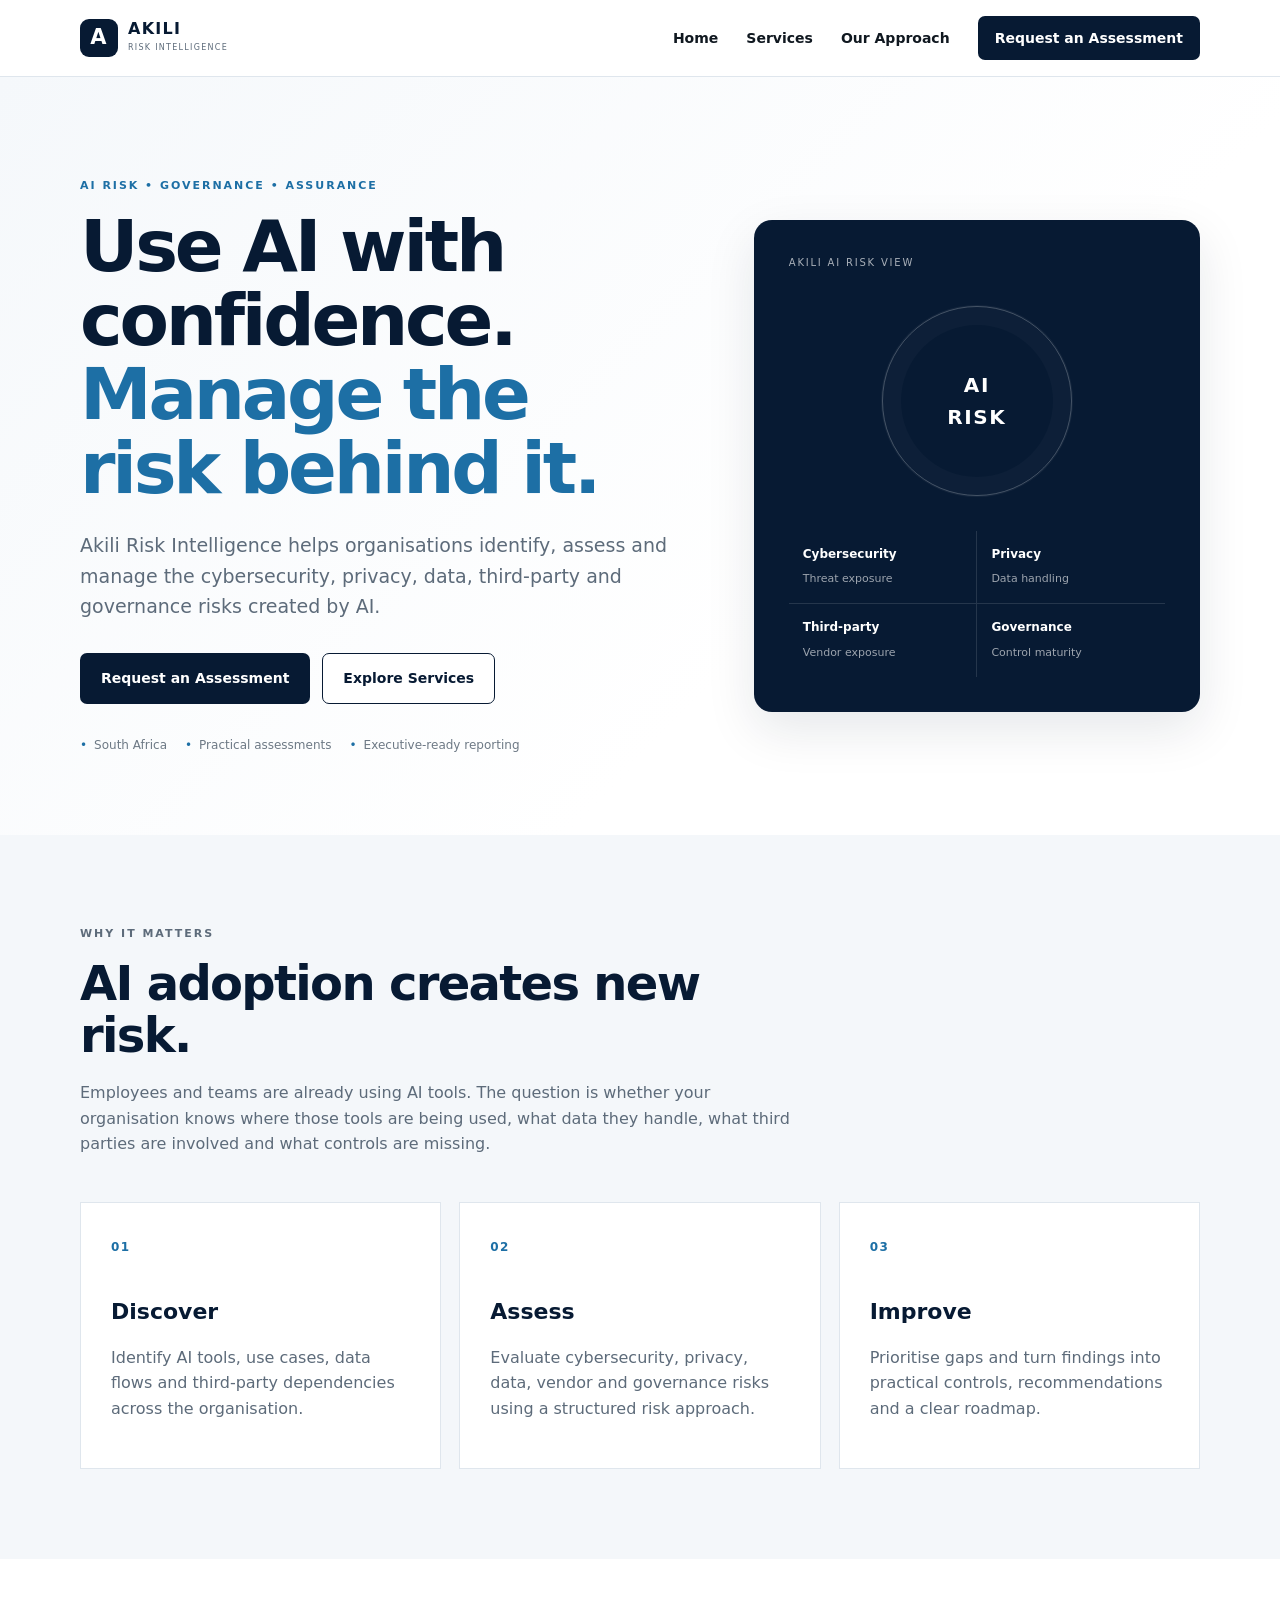
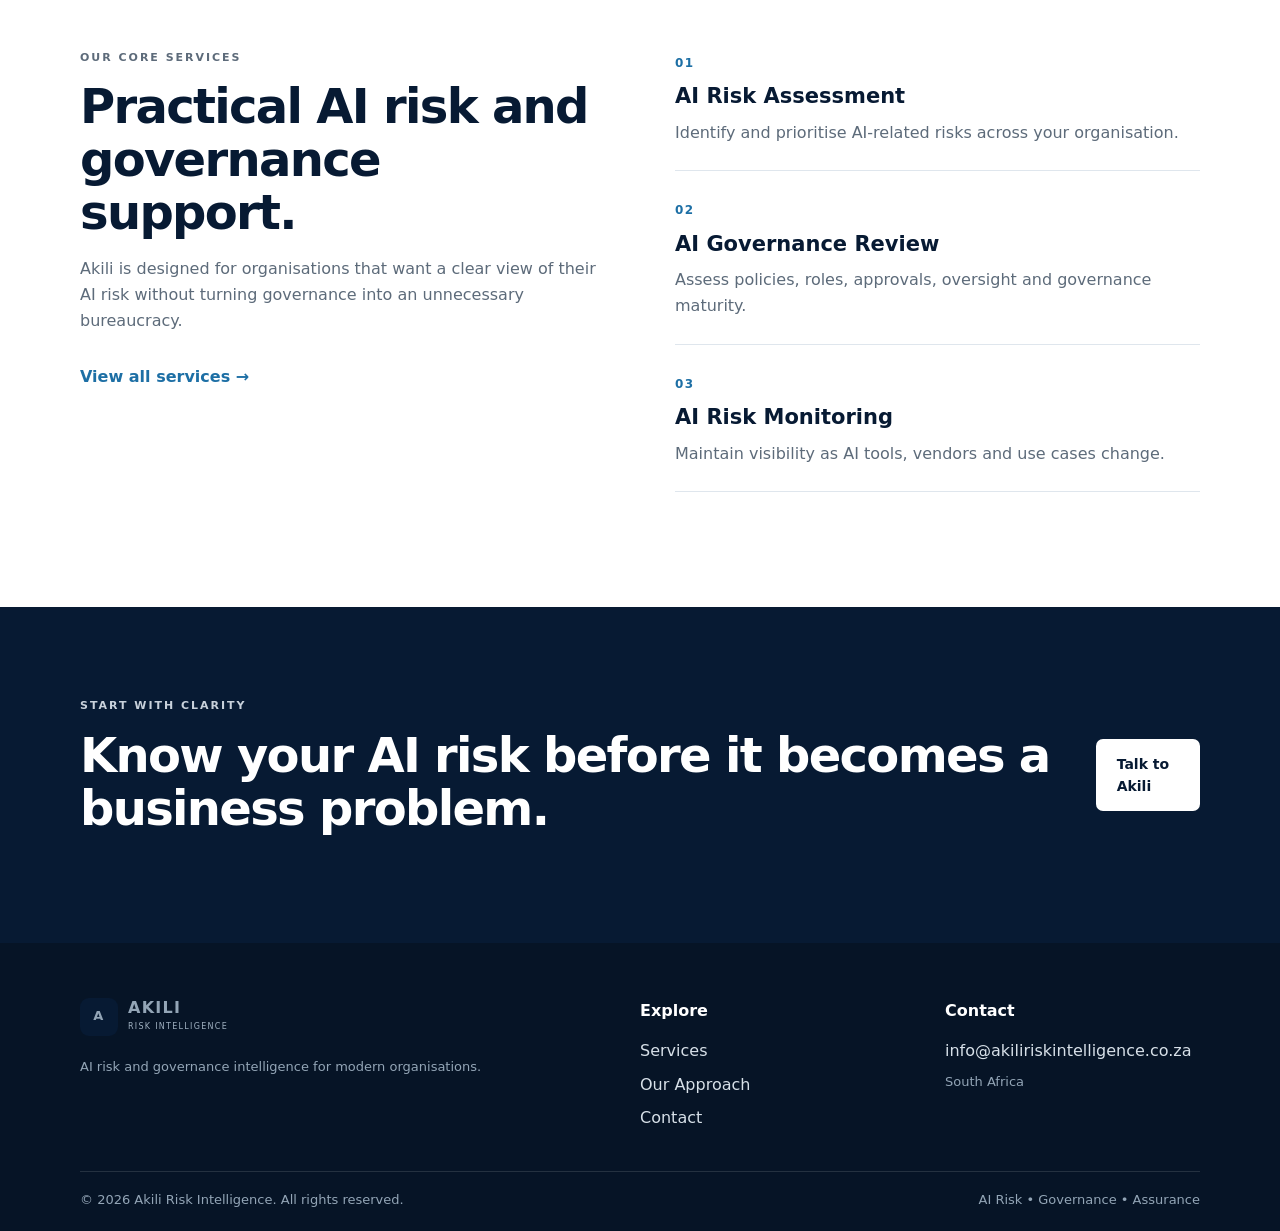
==== index.html @ 8ec010d8 "Add files via upload" ====
<!DOCTYPE html>
<html lang="en-ZA">
<head>
<meta charset="UTF-8"><meta name="viewport" content="width=device-width, initial-scale=1.0">
<title>Akili Risk Intelligence | AI Risk & Governance</title>
<meta name="description" content="Akili Risk Intelligence helps organisations identify, assess and manage AI, cybersecurity, privacy and third-party AI risks.">
<link rel="canonical" href="https://akiliriskintelligence.co.za/"><link rel="icon" href="assets/favicon.svg" type="image/svg+xml"><link rel="stylesheet" href="css/style.css">
</head>
<body>
<header class="site-header"><div class="container nav-wrap">
<a class="brand" href="index.html"><span class="brand-mark">A</span><span><strong>AKILI</strong><small>RISK INTELLIGENCE</small></span></a>
<button class="menu-toggle" aria-label="Open menu" aria-expanded="false">☰</button>
<nav class="nav" id="site-nav"><a href="index.html">Home</a><a href="services.html">Services</a><a href="about.html">Our Approach</a><a href="contact.html" class="nav-cta">Request an Assessment</a></nav>
</div></header>
<main>
<section class="hero"><div class="container hero-grid"><div>
<p class="eyebrow">AI RISK • GOVERNANCE • ASSURANCE</p>
<h1>Use AI with confidence.<br><span>Manage the risk behind it.</span></h1>
<p class="hero-copy">Akili Risk Intelligence helps organisations identify, assess and manage the cybersecurity, privacy, data, third-party and governance risks created by AI.</p>
<div class="hero-actions"><a class="btn btn-primary" href="contact.html">Request an Assessment</a><a class="btn btn-secondary" href="services.html">Explore Services</a></div>
<div class="trust-row"><span>South Africa</span><span>Practical assessments</span><span>Executive-ready reporting</span></div>
</div>
<div class="hero-card"><div class="card-label">AKILI AI RISK VIEW</div><div class="risk-ring"><span>AI<br>RISK</span></div><div class="mini-grid">
<div><b>Cybersecurity</b><span>Threat exposure</span></div><div><b>Privacy</b><span>Data handling</span></div><div><b>Third-party</b><span>Vendor exposure</span></div><div><b>Governance</b><span>Control maturity</span></div>
</div></div></div></section>
<section class="section light"><div class="container"><div class="section-heading"><p class="eyebrow">WHY IT MATTERS</p><h2>AI adoption creates new risk.</h2><p>Employees and teams are already using AI tools. The question is whether your organisation knows where those tools are being used, what data they handle, what third parties are involved and what controls are missing.</p></div>
<div class="three-grid"><article class="feature-card"><span class="number">01</span><h3>Discover</h3><p>Identify AI tools, use cases, data flows and third-party dependencies across the organisation.</p></article><article class="feature-card"><span class="number">02</span><h3>Assess</h3><p>Evaluate cybersecurity, privacy, data, vendor and governance risks using a structured risk approach.</p></article><article class="feature-card"><span class="number">03</span><h3>Improve</h3><p>Prioritise gaps and turn findings into practical controls, recommendations and a clear roadmap.</p></article></div></div></section>
<section class="section"><div class="container split"><div><p class="eyebrow">OUR CORE SERVICES</p><h2>Practical AI risk and governance support.</h2><p>Akili is designed for organisations that want a clear view of their AI risk without turning governance into an unnecessary bureaucracy.</p><a class="text-link" href="services.html">View all services →</a></div>
<div class="service-list"><div><span>01</span><h3>AI Risk Assessment</h3><p>Identify and prioritise AI-related risks across your organisation.</p></div><div><span>02</span><h3>AI Governance Review</h3><p>Assess policies, roles, approvals, oversight and governance maturity.</p></div><div><span>03</span><h3>AI Risk Monitoring</h3><p>Maintain visibility as AI tools, vendors and use cases change.</p></div></div></div></section>
<section class="section dark"><div class="container cta-banner"><div><p class="eyebrow">START WITH CLARITY</p><h2>Know your AI risk before it becomes a business problem.</h2></div><a class="btn btn-light" href="contact.html">Talk to Akili</a></div></section>
</main>
<footer class="footer"><div class="container footer-grid"><div><a class="brand footer-brand" href="index.html"><span class="brand-mark">A</span><span><strong>AKILI</strong><small>RISK INTELLIGENCE</small></span></a><p>AI risk and governance intelligence for modern organisations.</p></div><div><h4>Explore</h4><a href="services.html">Services</a><a href="about.html">Our Approach</a><a href="contact.html">Contact</a></div><div><h4>Contact</h4><a href="mailto:info@akiliriskintelligence.co.za">info@akiliriskintelligence.co.za</a><span>South Africa</span></div></div><div class="container footer-bottom"><span>© <span id="year"></span> Akili Risk Intelligence. All rights reserved.</span><span>AI Risk • Governance • Assurance</span></div></footer>
<script src="js/script.js"></script>
</body></html>
---- css/style.css ----
:root{--navy:#071a33;--ink:#101820;--muted:#5d6b7a;--light:#f4f7fa;--white:#fff;--line:#dfe6ed;--accent:#1d6fa5;--shadow:0 18px 50px rgba(7,26,51,.10)}*{box-sizing:border-box}html{scroll-behavior:smooth}body{margin:0;font-family:Inter,ui-sans-serif,system-ui,-apple-system,BlinkMacSystemFont,"Segoe UI",sans-serif;color:var(--ink);line-height:1.6;background:#fff}a{color:inherit;text-decoration:none}.container{width:min(1120px,calc(100% - 40px));margin:auto}.site-header{position:sticky;top:0;z-index:20;background:rgba(255,255,255,.96);backdrop-filter:blur(12px);border-bottom:1px solid var(--line)}.nav-wrap{min-height:76px;display:flex;align-items:center;justify-content:space-between}.brand{display:flex;align-items:center;gap:10px;color:var(--navy);letter-spacing:.08em}.brand-mark{width:38px;height:38px;border-radius:9px;background:var(--navy);color:#fff;display:grid;place-items:center;font-weight:800;font-size:21px}.brand strong{display:block;font-size:16px;line-height:1}.brand small{display:block;font-size:8px;letter-spacing:.16em;margin-top:5px;color:var(--muted)}.nav{display:flex;align-items:center;gap:28px;font-size:14px;font-weight:600}.nav a:hover{color:var(--accent)}.nav-cta{background:var(--navy);color:#fff!important;padding:11px 17px;border-radius:7px}.menu-toggle{display:none;border:0;background:none;font-size:25px;color:var(--navy)}.hero{background:linear-gradient(135deg,#f5f8fb 0%,#fff 65%);padding:100px 0 80px}.hero-grid{display:grid;grid-template-columns:1.15fr .85fr;gap:70px;align-items:center}.eyebrow{font-size:11px;letter-spacing:.18em;font-weight:800;color:var(--accent);margin:0 0 14px}.hero h1{font-size:clamp(42px,6vw,72px);line-height:1.03;letter-spacing:-.045em;margin:0 0 25px;color:var(--navy)}.hero h1 span{color:var(--accent)}.hero-copy{font-size:19px;color:var(--muted);max-width:650px}.hero-actions{display:flex;gap:12px;margin:32px 0}.btn{display:inline-flex;align-items:center;justify-content:center;padding:13px 20px;border-radius:7px;font-weight:750;font-size:14px;border:1px solid transparent}.btn-primary{background:var(--navy);color:#fff}.btn-secondary,.btn-outline{border-color:var(--navy);color:var(--navy);background:#fff}.btn-light{background:#fff;color:var(--navy)}.btn:hover{transform:translateY(-1px)}.trust-row{display:flex;gap:18px;flex-wrap:wrap;color:#6d7985;font-size:12px}.trust-row span:before{content:"•";margin-right:7px;color:var(--accent)}.hero-card{background:var(--navy);color:#fff;border-radius:18px;padding:35px;box-shadow:var(--shadow)}.card-label{font-size:10px;letter-spacing:.18em;opacity:.65}.risk-ring{width:190px;height:190px;margin:35px auto;border:1px solid rgba(255,255,255,.25);border-radius:50%;display:grid;place-items:center;text-align:center;font-weight:800;font-size:20px;letter-spacing:.08em;box-shadow:inset 0 0 0 18px rgba(255,255,255,.025),0 0 0 1px rgba(255,255,255,.05)}.mini-grid{display:grid;grid-template-columns:1fr 1fr;gap:1px;background:rgba(255,255,255,.12)}.mini-grid div{background:var(--navy);padding:14px}.mini-grid b{display:block;font-size:12px}.mini-grid span{font-size:11px;opacity:.6}.section{padding:90px 0}.section.light{background:var(--light)}.section.dark{background:var(--navy);color:#fff}.section-heading{max-width:720px;margin-bottom:45px}.section h2{font-size:clamp(30px,4vw,48px);line-height:1.1;letter-spacing:-.035em;margin:0 0 18px;color:var(--navy)}.dark h2{color:#fff}.section p{color:var(--muted)}.dark p{color:#c8d1db}.three-grid{display:grid;grid-template-columns:repeat(3,1fr);gap:18px}.feature-card{padding:30px;border:1px solid var(--line);background:#fff}.feature-card .number,.service-list span,.process>span{color:var(--accent);font-weight:800;font-size:12px;letter-spacing:.12em}.feature-card h3{font-size:22px;margin:35px 0 8px;color:var(--navy)}.split{display:grid;grid-template-columns:1fr 1fr;gap:70px;align-items:start}.text-link{display:inline-block;color:var(--accent);font-weight:800;margin-top:15px}.service-list>div{padding:0 0 25px;margin-bottom:25px;border-bottom:1px solid var(--line)}.service-list h3{margin:6px 0;font-size:21px;color:var(--navy)}.service-list p{margin:0}.cta-banner{display:flex;justify-content:space-between;gap:30px;align-items:center}.page-hero{padding:80px 0 70px;background:var(--light)}.page-hero h1{max-width:820px;font-size:clamp(40px,6vw,64px);line-height:1.05;letter-spacing:-.045em;color:var(--navy);margin:0 0 20px}.page-hero p:not(.eyebrow){max-width:720px;color:var(--muted);font-size:18px}.pricing-grid{display:grid;grid-template-columns:1fr 1fr;gap:20px}.price-card{border:1px solid var(--line);padding:30px;background:#fff}.price-card.featured{border:2px solid var(--navy);box-shadow:var(--shadow)}.tag{font-size:10px;font-weight:800;letter-spacing:.16em;color:var(--accent)}.price-card h2{font-size:28px;margin:12px 0}.price{font-size:34px;font-weight:850;color:var(--navy)}.price small{font-size:12px;color:var(--muted);font-weight:600}.price-card>p{color:var(--muted)}.price-card ul{padding-left:18px;color:#485564}.price-card li{margin:8px 0}.full{width:100%;margin-top:15px}.check-list p{margin:0;padding:15px 0;border-bottom:1px solid var(--line);color:var(--ink)}.process-grid{display:grid;grid-template-columns:repeat(2,1fr);gap:45px}.process{border-top:2px solid var(--navy);padding-top:22px}.process h2{font-size:28px;margin:12px 0 8px}.dark-panel{background:var(--navy);color:#fff;padding:55px;border-radius:14px}.dark-panel h2{color:#fff;max-width:850px}.contact-grid{display:grid;grid-template-columns:1fr 1fr;gap:25px}.contact-card,.form-placeholder{border:1px solid var(--line);padding:35px}.contact-card h2{font-size:34px}.contact-details{margin-top:35px;display:grid;gap:18px}.contact-details strong,.contact-details span,.contact-details a{display:block}.contact-details strong{font-size:11px;text-transform:uppercase;letter-spacing:.12em;color:var(--muted);margin-bottom:3px}.contact-details a{color:var(--accent);font-weight:700}.form-placeholder{background:var(--light);display:flex;flex-direction:column;justify-content:center}.form-placeholder h3{font-size:25px;color:var(--navy)}.placeholder-row{display:grid;grid-template-columns:1fr 1fr;gap:8px;margin-top:15px}.placeholder-row span{background:#fff;border:1px solid var(--line);padding:12px;font-size:12px;color:var(--muted)}.footer{background:#061426;color:#d7e0e8;padding:55px 0 20px}.footer-grid{display:grid;grid-template-columns:2fr 1fr 1fr;gap:50px}.footer .brand{color:#fff}.footer .brand small{color:#9fb0c0}.footer p,.footer span{color:#93a5b6;font-size:13px}.footer-grid>div{display:flex;flex-direction:column;gap:8px}.footer h4{color:#fff;margin:0 0 7px}.footer a:hover{color:#fff}.footer-bottom{border-top:1px solid rgba(255,255,255,.12);margin-top:40px;padding-top:18px;display:flex;justify-content:space-between;gap:20px;font-size:11px}
@media(max-width:800px){.nav{display:none;position:absolute;left:20px;right:20px;top:70px;background:#fff;border:1px solid var(--line);padding:15px;box-shadow:var(--shadow);flex-direction:column;align-items:stretch;gap:5px}.nav.open{display:flex}.nav a{padding:10px}.menu-toggle{display:block}.hero{padding:65px 0}.hero-grid,.split,.contact-grid{grid-template-columns:1fr;gap:40px}.three-grid,.pricing-grid,.process-grid{grid-template-columns:1fr}.hero-card{max-width:520px}.cta-banner{align-items:flex-start;flex-direction:column}.footer-grid{grid-template-columns:1fr 1fr}.footer-grid>div:first-child{grid-column:1/-1}.footer-bottom{flex-direction:column}.section{padding:65px 0}}
@media(max-width:480px){.container{width:min(100% - 28px,1120px)}.hero h1{font-size:42px}.hero-actions{flex-direction:column}.btn{width:100%}.footer-grid{grid-template-columns:1fr}.footer-grid>div:first-child{grid-column:auto}.placeholder-row{grid-template-columns:1fr}}
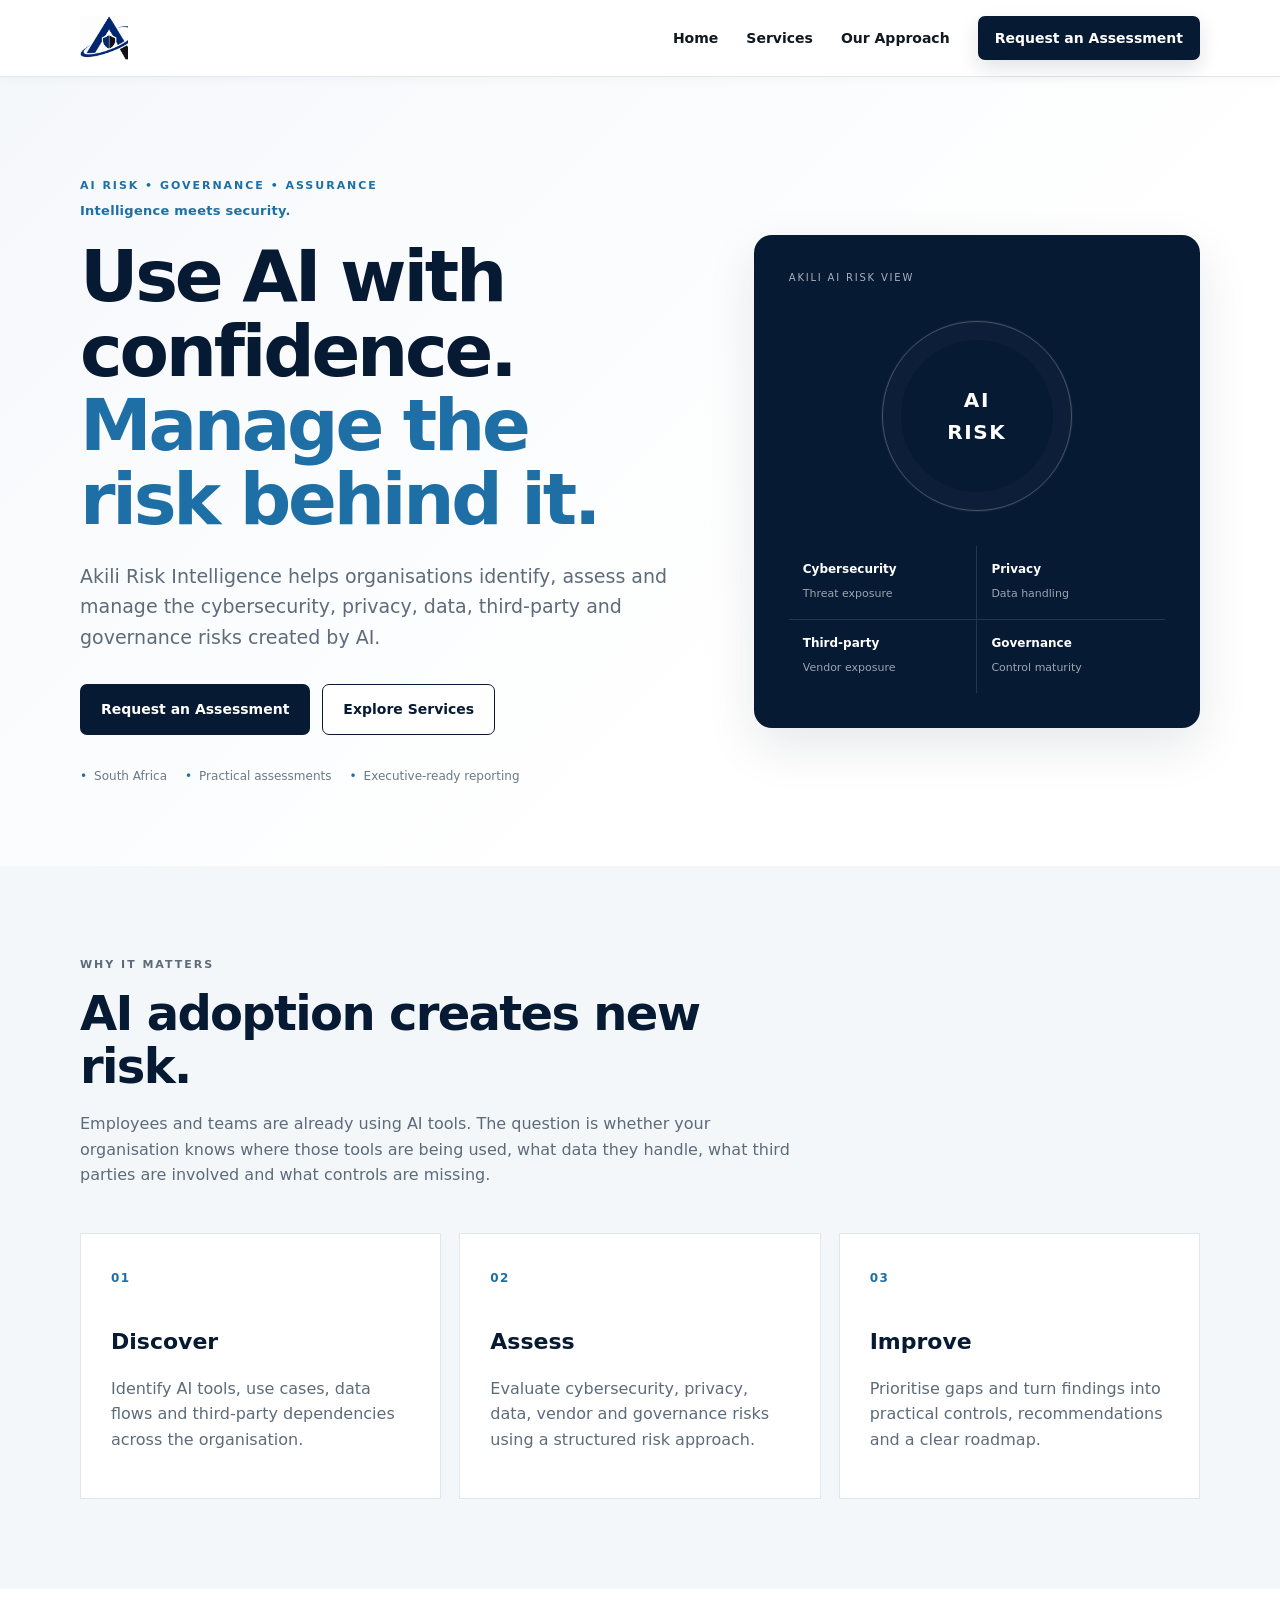
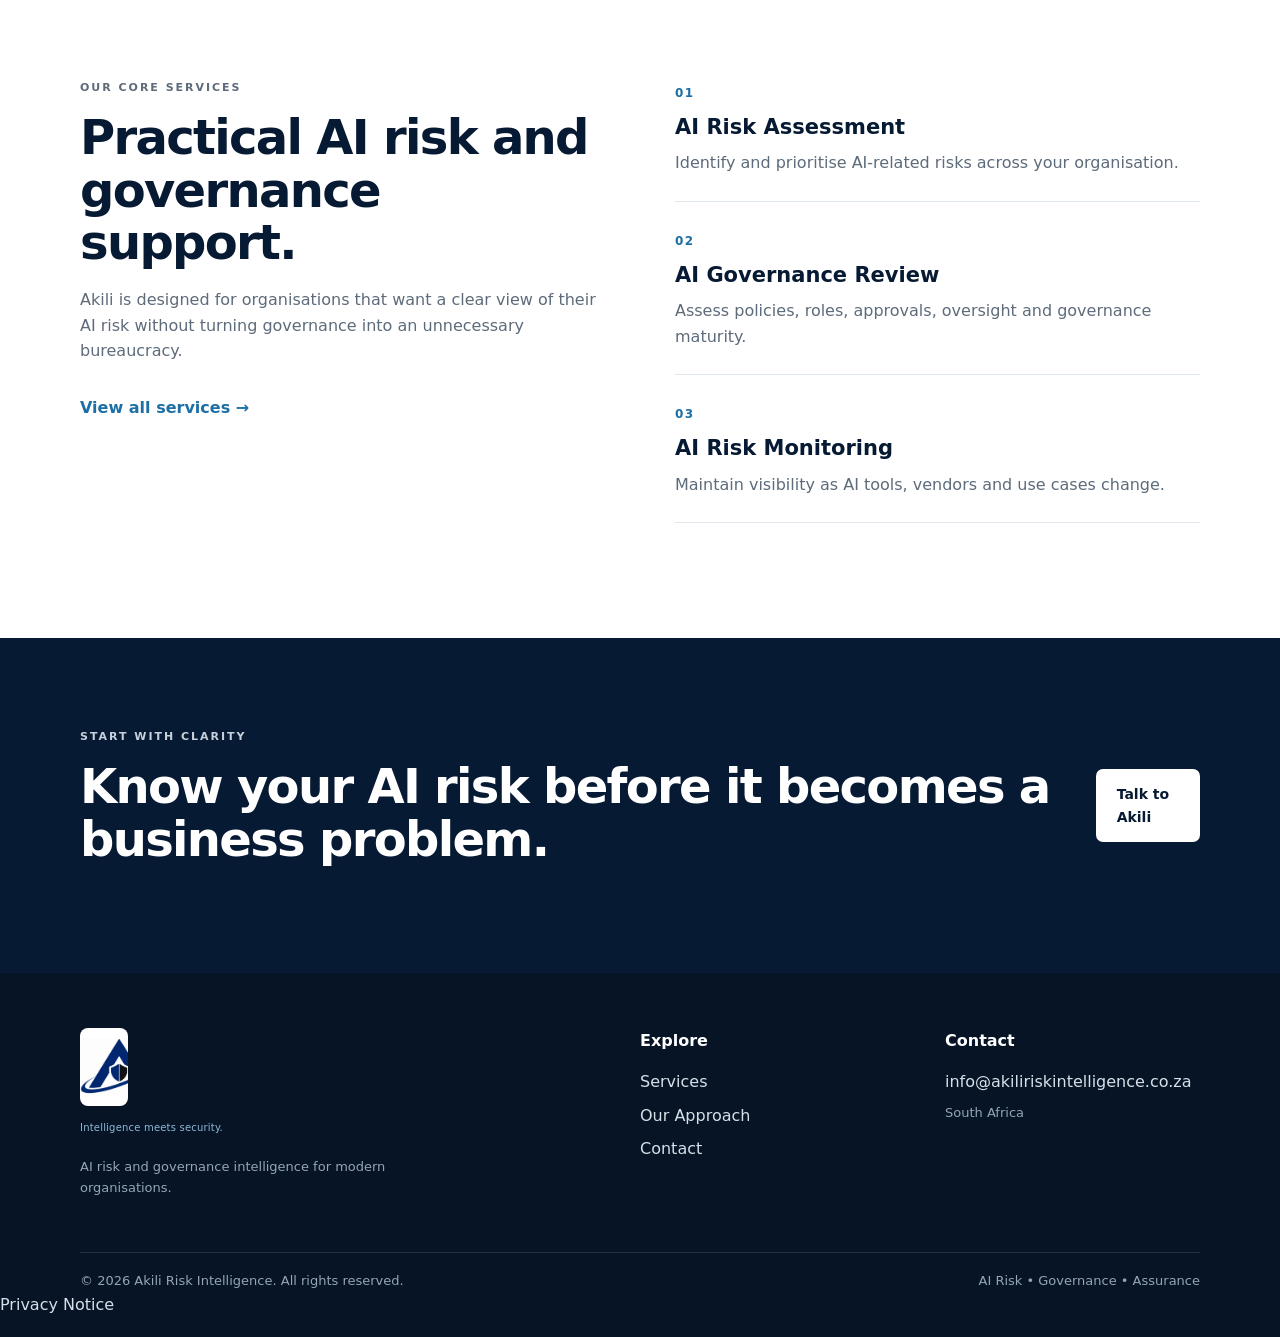
==== commit 3d82c1b4: "Add files via upload" ====
--- a/index.html
+++ b/index.html
@@ -4,17 +4,17 @@
 <meta charset="UTF-8"><meta name="viewport" content="width=device-width, initial-scale=1.0">
 <title>Akili Risk Intelligence | AI Risk & Governance</title>
 <meta name="description" content="Akili Risk Intelligence helps organisations identify, assess and manage AI, cybersecurity, privacy and third-party AI risks.">
-<link rel="canonical" href="https://akiliriskintelligence.co.za/"><link rel="icon" href="assets/favicon.svg" type="image/svg+xml"><link rel="stylesheet" href="css/style.css">
+<link rel="canonical" href="https://akiliriskintelligence.co.za/"><link rel="icon" href="assets/akili-favicon.png" type="image/svg+xml"><link rel="stylesheet" href="css/style.css">
 </head>
 <body>
 <header class="site-header"><div class="container nav-wrap">
-<a class="brand" href="index.html"><span class="brand-mark">A</span><span><strong>AKILI</strong><small>RISK INTELLIGENCE</small></span></a>
+<a class="brand" href="index.html" aria-label="Akili Risk Intelligence home"><span class="brand-logo-wrap full-logo-wrap"><img class="brand-logo full-logo" src="assets/akili-a-mark.png" alt="Akili Risk Intelligence A mark"></span></a>
 <button class="menu-toggle" aria-label="Open menu" aria-expanded="false">☰</button>
 <nav class="nav" id="site-nav"><a href="index.html">Home</a><a href="services.html">Services</a><a href="about.html">Our Approach</a><a href="contact.html" class="nav-cta">Request an Assessment</a></nav>
 </div></header>
 <main>
 <section class="hero"><div class="container hero-grid"><div>
-<p class="eyebrow">AI RISK • GOVERNANCE • ASSURANCE</p>
+<p class="eyebrow">AI RISK • GOVERNANCE • ASSURANCE</p><p class="brand-tagline">Intelligence meets security.</p>
 <h1>Use AI with confidence.<br><span>Manage the risk behind it.</span></h1>
 <p class="hero-copy">Akili Risk Intelligence helps organisations identify, assess and manage the cybersecurity, privacy, data, third-party and governance risks created by AI.</p>
 <div class="hero-actions"><a class="btn btn-primary" href="contact.html">Request an Assessment</a><a class="btn btn-secondary" href="services.html">Explore Services</a></div>
@@ -29,6 +29,7 @@
 <div class="service-list"><div><span>01</span><h3>AI Risk Assessment</h3><p>Identify and prioritise AI-related risks across your organisation.</p></div><div><span>02</span><h3>AI Governance Review</h3><p>Assess policies, roles, approvals, oversight and governance maturity.</p></div><div><span>03</span><h3>AI Risk Monitoring</h3><p>Maintain visibility as AI tools, vendors and use cases change.</p></div></div></div></section>
 <section class="section dark"><div class="container cta-banner"><div><p class="eyebrow">START WITH CLARITY</p><h2>Know your AI risk before it becomes a business problem.</h2></div><a class="btn btn-light" href="contact.html">Talk to Akili</a></div></section>
 </main>
-<footer class="footer"><div class="container footer-grid"><div><a class="brand footer-brand" href="index.html"><span class="brand-mark">A</span><span><strong>AKILI</strong><small>RISK INTELLIGENCE</small></span></a><p>AI risk and governance intelligence for modern organisations.</p></div><div><h4>Explore</h4><a href="services.html">Services</a><a href="about.html">Our Approach</a><a href="contact.html">Contact</a></div><div><h4>Contact</h4><a href="mailto:info@akiliriskintelligence.co.za">info@akiliriskintelligence.co.za</a><span>South Africa</span></div></div><div class="container footer-bottom"><span>© <span id="year"></span> Akili Risk Intelligence. All rights reserved.</span><span>AI Risk • Governance • Assurance</span></div></footer>
+<footer class="footer"><div class="container footer-grid"><div><a class="brand footer-brand" href="index.html" aria-label="Akili Risk Intelligence home"><span class="brand-logo-wrap full-logo-wrap"><img class="brand-logo full-logo" src="assets/akili-a-mark.png" alt="Akili Risk Intelligence A mark"></span></a><p>AI risk and governance intelligence for modern organisations.</p></div><div><h4>Explore</h4><a href="services.html">Services</a><a href="about.html">Our Approach</a><a href="contact.html">Contact</a></div><div><h4>Contact</h4><a href="mailto:info@akiliriskintelligence.co.za">info@akiliriskintelligence.co.za</a><span>South Africa</span></div></div><div class="container footer-bottom"><span>© <span id="year"></span> Akili Risk Intelligence. All rights reserved.</span><span>AI Risk • Governance • Assurance</span></div><a href="privacy.html">Privacy Notice</a>
+        </footer>
 <script src="js/script.js"></script>
 </body></html>
--- a/css/style.css
+++ b/css/style.css
@@ -1,3 +1,88 @@
 :root{--navy:#071a33;--ink:#101820;--muted:#5d6b7a;--light:#f4f7fa;--white:#fff;--line:#dfe6ed;--accent:#1d6fa5;--shadow:0 18px 50px rgba(7,26,51,.10)}*{box-sizing:border-box}html{scroll-behavior:smooth}body{margin:0;font-family:Inter,ui-sans-serif,system-ui,-apple-system,BlinkMacSystemFont,"Segoe UI",sans-serif;color:var(--ink);line-height:1.6;background:#fff}a{color:inherit;text-decoration:none}.container{width:min(1120px,calc(100% - 40px));margin:auto}.site-header{position:sticky;top:0;z-index:20;background:rgba(255,255,255,.96);backdrop-filter:blur(12px);border-bottom:1px solid var(--line)}.nav-wrap{min-height:76px;display:flex;align-items:center;justify-content:space-between}.brand{display:flex;align-items:center;gap:10px;color:var(--navy);letter-spacing:.08em}.brand-mark{width:38px;height:38px;border-radius:9px;background:var(--navy);color:#fff;display:grid;place-items:center;font-weight:800;font-size:21px}.brand strong{display:block;font-size:16px;line-height:1}.brand small{display:block;font-size:8px;letter-spacing:.16em;margin-top:5px;color:var(--muted)}.nav{display:flex;align-items:center;gap:28px;font-size:14px;font-weight:600}.nav a:hover{color:var(--accent)}.nav-cta{background:var(--navy);color:#fff!important;padding:11px 17px;border-radius:7px}.menu-toggle{display:none;border:0;background:none;font-size:25px;color:var(--navy)}.hero{background:linear-gradient(135deg,#f5f8fb 0%,#fff 65%);padding:100px 0 80px}.hero-grid{display:grid;grid-template-columns:1.15fr .85fr;gap:70px;align-items:center}.eyebrow{font-size:11px;letter-spacing:.18em;font-weight:800;color:var(--accent);margin:0 0 14px}.hero h1{font-size:clamp(42px,6vw,72px);line-height:1.03;letter-spacing:-.045em;margin:0 0 25px;color:var(--navy)}.hero h1 span{color:var(--accent)}.hero-copy{font-size:19px;color:var(--muted);max-width:650px}.hero-actions{display:flex;gap:12px;margin:32px 0}.btn{display:inline-flex;align-items:center;justify-content:center;padding:13px 20px;border-radius:7px;font-weight:750;font-size:14px;border:1px solid transparent}.btn-primary{background:var(--navy);color:#fff}.btn-secondary,.btn-outline{border-color:var(--navy);color:var(--navy);background:#fff}.btn-light{background:#fff;color:var(--navy)}.btn:hover{transform:translateY(-1px)}.trust-row{display:flex;gap:18px;flex-wrap:wrap;color:#6d7985;font-size:12px}.trust-row span:before{content:"•";margin-right:7px;color:var(--accent)}.hero-card{background:var(--navy);color:#fff;border-radius:18px;padding:35px;box-shadow:var(--shadow)}.card-label{font-size:10px;letter-spacing:.18em;opacity:.65}.risk-ring{width:190px;height:190px;margin:35px auto;border:1px solid rgba(255,255,255,.25);border-radius:50%;display:grid;place-items:center;text-align:center;font-weight:800;font-size:20px;letter-spacing:.08em;box-shadow:inset 0 0 0 18px rgba(255,255,255,.025),0 0 0 1px rgba(255,255,255,.05)}.mini-grid{display:grid;grid-template-columns:1fr 1fr;gap:1px;background:rgba(255,255,255,.12)}.mini-grid div{background:var(--navy);padding:14px}.mini-grid b{display:block;font-size:12px}.mini-grid span{font-size:11px;opacity:.6}.section{padding:90px 0}.section.light{background:var(--light)}.section.dark{background:var(--navy);color:#fff}.section-heading{max-width:720px;margin-bottom:45px}.section h2{font-size:clamp(30px,4vw,48px);line-height:1.1;letter-spacing:-.035em;margin:0 0 18px;color:var(--navy)}.dark h2{color:#fff}.section p{color:var(--muted)}.dark p{color:#c8d1db}.three-grid{display:grid;grid-template-columns:repeat(3,1fr);gap:18px}.feature-card{padding:30px;border:1px solid var(--line);background:#fff}.feature-card .number,.service-list span,.process>span{color:var(--accent);font-weight:800;font-size:12px;letter-spacing:.12em}.feature-card h3{font-size:22px;margin:35px 0 8px;color:var(--navy)}.split{display:grid;grid-template-columns:1fr 1fr;gap:70px;align-items:start}.text-link{display:inline-block;color:var(--accent);font-weight:800;margin-top:15px}.service-list>div{padding:0 0 25px;margin-bottom:25px;border-bottom:1px solid var(--line)}.service-list h3{margin:6px 0;font-size:21px;color:var(--navy)}.service-list p{margin:0}.cta-banner{display:flex;justify-content:space-between;gap:30px;align-items:center}.page-hero{padding:80px 0 70px;background:var(--light)}.page-hero h1{max-width:820px;font-size:clamp(40px,6vw,64px);line-height:1.05;letter-spacing:-.045em;color:var(--navy);margin:0 0 20px}.page-hero p:not(.eyebrow){max-width:720px;color:var(--muted);font-size:18px}.pricing-grid{display:grid;grid-template-columns:1fr 1fr;gap:20px}.price-card{border:1px solid var(--line);padding:30px;background:#fff}.price-card.featured{border:2px solid var(--navy);box-shadow:var(--shadow)}.tag{font-size:10px;font-weight:800;letter-spacing:.16em;color:var(--accent)}.price-card h2{font-size:28px;margin:12px 0}.price{font-size:34px;font-weight:850;color:var(--navy)}.price small{font-size:12px;color:var(--muted);font-weight:600}.price-card>p{color:var(--muted)}.price-card ul{padding-left:18px;color:#485564}.price-card li{margin:8px 0}.full{width:100%;margin-top:15px}.check-list p{margin:0;padding:15px 0;border-bottom:1px solid var(--line);color:var(--ink)}.process-grid{display:grid;grid-template-columns:repeat(2,1fr);gap:45px}.process{border-top:2px solid var(--navy);padding-top:22px}.process h2{font-size:28px;margin:12px 0 8px}.dark-panel{background:var(--navy);color:#fff;padding:55px;border-radius:14px}.dark-panel h2{color:#fff;max-width:850px}.contact-grid{display:grid;grid-template-columns:1fr 1fr;gap:25px}.contact-card,.form-placeholder{border:1px solid var(--line);padding:35px}.contact-card h2{font-size:34px}.contact-details{margin-top:35px;display:grid;gap:18px}.contact-details strong,.contact-details span,.contact-details a{display:block}.contact-details strong{font-size:11px;text-transform:uppercase;letter-spacing:.12em;color:var(--muted);margin-bottom:3px}.contact-details a{color:var(--accent);font-weight:700}.form-placeholder{background:var(--light);display:flex;flex-direction:column;justify-content:center}.form-placeholder h3{font-size:25px;color:var(--navy)}.placeholder-row{display:grid;grid-template-columns:1fr 1fr;gap:8px;margin-top:15px}.placeholder-row span{background:#fff;border:1px solid var(--line);padding:12px;font-size:12px;color:var(--muted)}.footer{background:#061426;color:#d7e0e8;padding:55px 0 20px}.footer-grid{display:grid;grid-template-columns:2fr 1fr 1fr;gap:50px}.footer .brand{color:#fff}.footer .brand small{color:#9fb0c0}.footer p,.footer span{color:#93a5b6;font-size:13px}.footer-grid>div{display:flex;flex-direction:column;gap:8px}.footer h4{color:#fff;margin:0 0 7px}.footer a:hover{color:#fff}.footer-bottom{border-top:1px solid rgba(255,255,255,.12);margin-top:40px;padding-top:18px;display:flex;justify-content:space-between;gap:20px;font-size:11px}
 @media(max-width:800px){.nav{display:none;position:absolute;left:20px;right:20px;top:70px;background:#fff;border:1px solid var(--line);padding:15px;box-shadow:var(--shadow);flex-direction:column;align-items:stretch;gap:5px}.nav.open{display:flex}.nav a{padding:10px}.menu-toggle{display:block}.hero{padding:65px 0}.hero-grid,.split,.contact-grid{grid-template-columns:1fr;gap:40px}.three-grid,.pricing-grid,.process-grid{grid-template-columns:1fr}.hero-card{max-width:520px}.cta-banner{align-items:flex-start;flex-direction:column}.footer-grid{grid-template-columns:1fr 1fr}.footer-grid>div:first-child{grid-column:1/-1}.footer-bottom{flex-direction:column}.section{padding:65px 0}}
-@media(max-width:480px){.container{width:min(100% - 28px,1120px)}.hero h1{font-size:42px}.hero-actions{flex-direction:column}.btn{width:100%}.footer-grid{grid-template-columns:1fr}.footer-grid>div:first-child{grid-column:auto}.placeholder-row{grid-template-columns:1fr}}+@media(max-width:480px){.container{width:min(100% - 28px,1120px)}.hero h1{font-size:42px}.hero-actions{flex-direction:column}.btn{width:100%}.footer-grid{grid-template-columns:1fr}.footer-grid>div:first-child{grid-column:auto}.placeholder-row{grid-template-columns:1fr}}
+/* =========================================================
+   AKILI BRANDING — STAGE 1
+   ========================================================= */
+.brand{gap:11px;min-width:250px}.brand-logo-wrap{width:48px;height:48px;flex:0 0 48px;display:grid;place-items:center;overflow:hidden;border-radius:8px;background:#fff}.brand-logo{display:block;width:60px;height:46px;object-fit:cover;object-position:center}.brand-copy{display:flex;flex-direction:column}.brand-copy strong{font-size:16px;line-height:1;letter-spacing:.09em}.brand-copy small{font-size:8px;letter-spacing:.17em;margin-top:5px}.brand-copy em{font-size:9px;letter-spacing:.01em;font-style:normal;color:var(--accent);margin-top:5px}.brand-tagline{font-size:13px!important;font-weight:750;letter-spacing:.02em;color:var(--accent)!important;margin:-8px 0 18px!important}.footer .brand-logo-wrap{background:#fff}.footer .brand-copy em{color:#8fb9d8}.footer .brand-logo{width:60px;height:46px}.footer .brand{min-width:270px}.footer-grid>div:first-child p{max-width:360px}.nav a{position:relative}.nav a:not(.nav-cta):after{content:"";position:absolute;left:10px;right:10px;bottom:3px;height:2px;background:var(--accent);transform:scaleX(0);transform-origin:center;transition:transform .2s ease}.nav a:not(.nav-cta):hover:after{transform:scaleX(1)}.nav-cta{box-shadow:0 8px 20px rgba(7,26,51,.12)}.site-header{box-shadow:0 2px 12px rgba(7,26,51,.035)}.footer-brand{align-self:flex-start}.footer .footer-grid>div:last-child a{color:#d7e0e8}.footer .footer-grid>div:last-child a:hover{color:#fff}.footer-bottom{align-items:center}
+@media(max-width:800px){.nav{top:76px}.brand{min-width:0}.brand-logo-wrap{width:44px;height:44px;flex-basis:44px}.brand-logo{width:56px;height:43px}.brand-copy em{font-size:8px}.brand-copy small{font-size:7px}.brand-copy strong{font-size:15px}.footer .brand{min-width:0}.brand-tagline{margin-top:-4px!important}}
+@media(max-width:480px){.brand-logo-wrap{width:40px;height:40px;flex-basis:40px}.brand-logo{width:51px;height:39px}.brand-copy em{display:none}.brand-copy strong{font-size:14px}.brand-copy small{font-size:6.5px;letter-spacing:.13em}.site-header .nav-wrap{min-height:70px}}
+/* Full official logo treatment */
+.brand-logo-wrap.full-logo-wrap{width:84px;height:58px;overflow:hidden;border-radius:0;background:#fff}.brand-logo.full-logo{width:84px;height:58px;object-fit:contain}.brand-copy{display:none}.footer .brand-logo-wrap.full-logo-wrap{width:112px;height:78px;border-radius:8px}.footer .brand-logo.full-logo{width:112px;height:78px}.footer .footer-brand{gap:16px}.footer .brand:after{content:"Intelligence meets security.";display:block;color:#8fb9d8;font-size:10px;letter-spacing:.02em;margin-left:0;align-self:center}.footer .footer-brand{flex-wrap:wrap}.footer .footer-brand:after{width:100%;margin-top:2px}.brand-tagline{font-size:13px!important;font-weight:750;letter-spacing:.02em;color:var(--accent)!important;margin:-8px 0 18px!important}
+@media(max-width:800px){.brand-logo-wrap.full-logo-wrap{width:72px;height:50px}.brand-logo.full-logo{width:72px;height:50px}.footer .brand-logo-wrap.full-logo-wrap{width:100px;height:70px}.footer .brand-logo.full-logo{width:100px;height:70px}.footer .footer-brand:after{font-size:9px}}
+@media(max-width:480px){.brand-logo-wrap.full-logo-wrap{width:62px;height:45px}.brand-logo.full-logo{width:62px;height:45px}.footer .brand-logo-wrap.full-logo-wrap{width:92px;height:64px}.footer .brand-logo.full-logo{width:92px;height:64px}}
+/* Rebrand review: standalone Akili A mark */
+.brand-logo-wrap.full-logo-wrap{width:58px;height:58px;overflow:hidden;border-radius:8px;background:#fff}
+.brand-logo.full-logo{width:58px;height:58px;object-fit:contain}
+.footer .brand-logo-wrap.full-logo-wrap{width:78px;height:78px;border-radius:8px}
+.footer .brand-logo.full-logo{width:78px;height:78px}
+.footer .footer-brand{gap:12px}
+@media(max-width:800px){
+  .brand-logo-wrap.full-logo-wrap{width:52px;height:52px}
+  .brand-logo.full-logo{width:52px;height:52px}
+  .footer .brand-logo-wrap.full-logo-wrap{width:70px;height:70px}
+  .footer .brand-logo.full-logo{width:70px;height:70px}
+}
+@media(max-width:480px){
+  .brand-logo-wrap.full-logo-wrap{width:46px;height:46px}
+  .brand-logo.full-logo{width:46px;height:46px}
+  .footer .brand-logo-wrap.full-logo-wrap{width:62px;height:62px}
+  .footer .brand-logo.full-logo{width:62px;height:62px}
+}
+
+/* Tally assessment embed */
+.assessment-form-wrap {
+  background: #fff;
+  border: 1px solid #dfe6ee;
+  border-radius: 18px;
+  padding: 28px;
+  box-shadow: 0 12px 32px rgba(11, 32, 55, 0.07);
+  min-width: 0;
+}
+.assessment-intro { margin-bottom: 18px; }
+.assessment-intro h3 { margin-bottom: 10px; }
+.assessment-intro p:last-child { margin-bottom: 0; }
+.tally-embed { width: 100%; min-height: 500px; overflow: hidden; border-radius: 12px; }
+.tally-embed iframe { display: block; width: 100%; min-height: 800px; border: 0; background: transparent; }
+.form-fallback { margin: 16px 0 0; font-size: 0.9rem; text-align: center; }
+.form-fallback a { font-weight: 700; }
+@media (max-width: 760px) {
+  .assessment-form-wrap { padding: 18px; border-radius: 14px; }
+  .tally-embed iframe { min-height: 900px; }
+}
+
+
+/* Contact form + privacy notice */
+.narrow { max-width: 860px; }
+.compact-hero { padding-bottom: 64px; }
+.contact-section { padding-top: 72px; }
+.contact-grid { display: grid; grid-template-columns: minmax(0, 1.5fr) minmax(280px, .75fr); gap: 48px; align-items: start; }
+.contact-form-card, .contact-details-card { background: #fff; border: 1px solid #dfe5ee; border-radius: 18px; padding: 36px; box-shadow: 0 12px 35px rgba(13, 34, 63, .06); }
+.contact-details-card { background: #f7f9fc; }
+.section-heading.left { text-align: left; margin-bottom: 28px; }
+.professional-form { display: flex; flex-direction: column; gap: 20px; }
+.form-row { display: grid; grid-template-columns: 1fr 1fr; gap: 18px; }
+.form-group { display: flex; flex-direction: column; gap: 8px; }
+.form-group label, .privacy-consent label { font-weight: 650; color: #14233a; font-size: .94rem; }
+.form-group label span, .privacy-consent label span { color: #0b5ed7; }
+.form-group input, .form-group select, .form-group textarea { width: 100%; box-sizing: border-box; border: 1px solid #cbd5e1; border-radius: 10px; padding: 13px 14px; font: inherit; color: #17243a; background: #fff; transition: border-color .2s ease, box-shadow .2s ease; }
+.form-group textarea { resize: vertical; min-height: 150px; }
+.form-group input:focus, .form-group select:focus, .form-group textarea:focus { outline: none; border-color: #1f5fae; box-shadow: 0 0 0 3px rgba(31,95,174,.12); }
+.form-help, .form-note { margin: 0; font-size: .84rem; line-height: 1.55; color: #64748b; }
+.privacy-consent { display: flex; gap: 11px; align-items: flex-start; padding: 15px; border-radius: 10px; background: #f7f9fc; }
+.privacy-consent input { margin-top: 4px; width: 17px; height: 17px; flex: 0 0 auto; }
+.privacy-consent label { font-weight: 500; line-height: 1.55; }
+.privacy-consent a, .contact-details-card a { color: #145da0; font-weight: 650; }
+.form-submit { border: 0; cursor: pointer; align-self: flex-start; }
+.form-submit:disabled { opacity: .65; cursor: wait; }
+.form-result { min-height: 0; font-size: .92rem; line-height: 1.5; }
+.form-result.success { color: #17633a; }
+.form-result.error { color: #a33a3a; }
+.detail-label { display: block; font-size: .78rem; text-transform: uppercase; letter-spacing: .12em; font-weight: 700; color: #64748b; margin-bottom: 5px; }
+.contact-detail { padding-top: 22px; margin-top: 22px; border-top: 1px solid #dfe5ee; }
+.privacy-page .legal-content { max-width: 900px; }
+.privacy-page .legal-content h2 { margin-top: 42px; margin-bottom: 12px; }
+.privacy-page .legal-content h3 { margin-top: 28px; margin-bottom: 8px; }
+.privacy-page .legal-content p, .privacy-page .legal-content li { line-height: 1.75; color: #405066; }
+.privacy-page .legal-content ul { padding-left: 22px; }
+@media (max-width: 800px) { .contact-grid { grid-template-columns: 1fr; } .form-row { grid-template-columns: 1fr; } .contact-form-card, .contact-details-card { padding: 26px; } }
